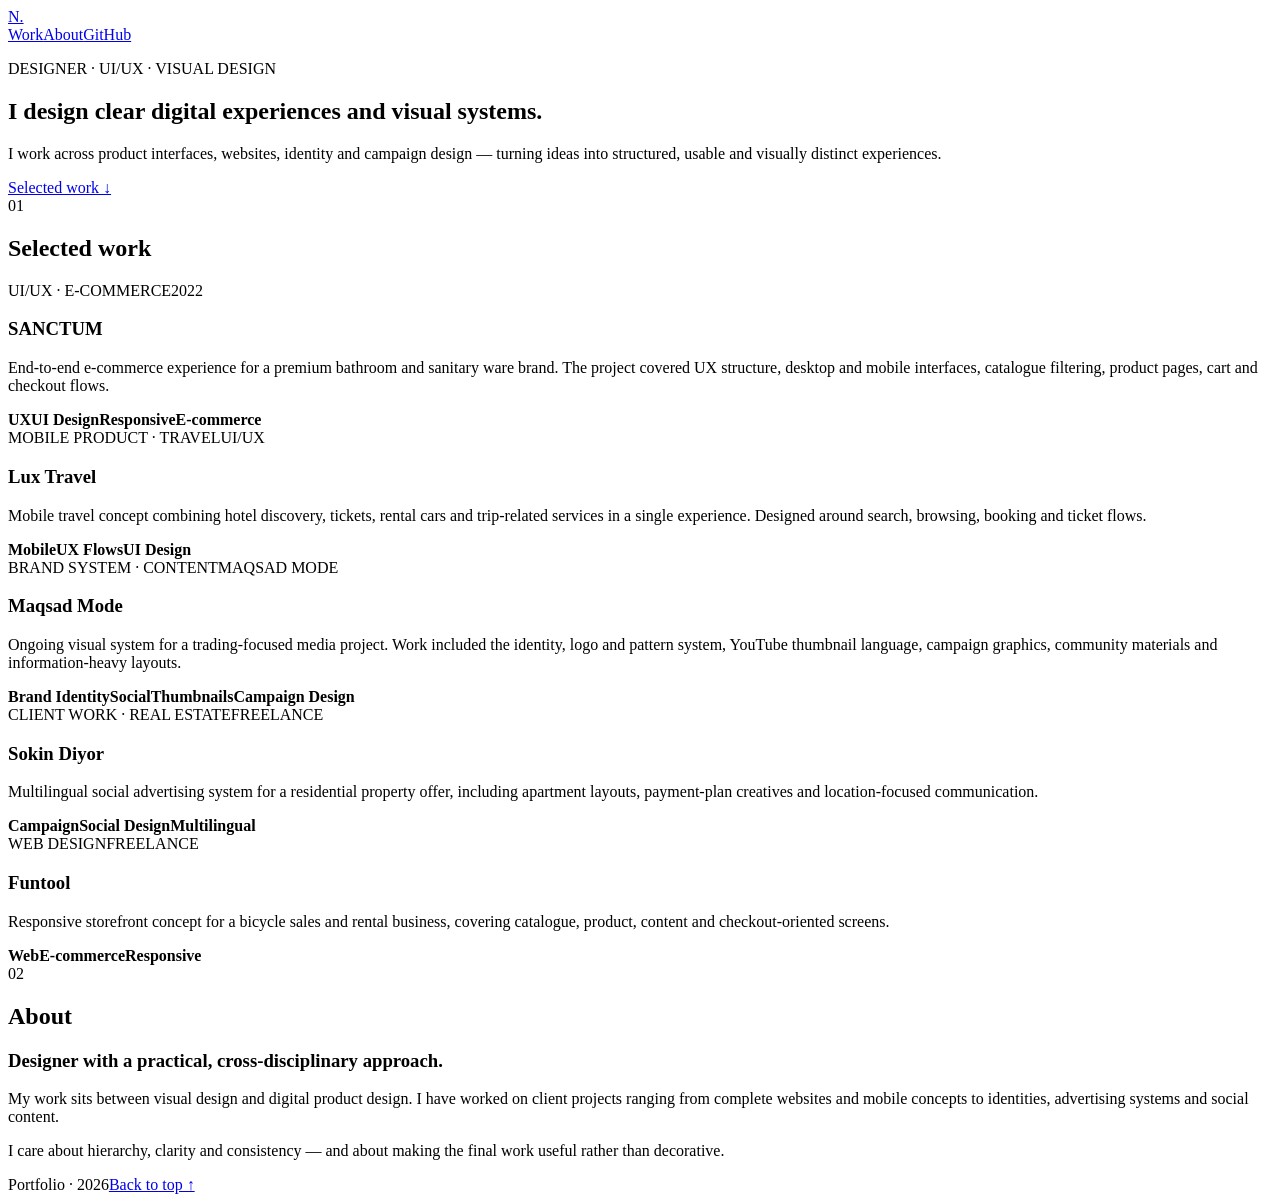
==== index.html @ 3db09d00 "Build initial portfolio website" ====
<!doctype html>
<html lang="en">
<head>
<meta charset="utf-8"><meta name="viewport" content="width=device-width,initial-scale=1">
<title>Nodirbek — Designer</title>
<meta name="description" content="Portfolio of Nodirbek — visual and UI/UX designer.">
<link rel="stylesheet" href="style.css">
</head>
<body>
<header class="nav"><a class="brand" href="#top">N.</a><nav><a href="#work">Work</a><a href="#about">About</a><a href="https://github.com/nathankuroshiro" target="_blank" rel="noreferrer">GitHub</a></nav></header>
<main id="top">
<section class="hero"><p class="eyebrow">DESIGNER · UI/UX · VISUAL DESIGN</p><h1>I design clear digital experiences and visual systems.</h1><p class="lead">I work across product interfaces, websites, identity and campaign design — turning ideas into structured, usable and visually distinct experiences.</p><a class="cta" href="#work">Selected work ↓</a></section>
<section id="work" class="work"><div class="sectionhead"><span>01</span><h2>Selected work</h2></div>
<article class="project"><div class="meta"><span>UI/UX · E-COMMERCE</span><span>2022</span></div><h3>SANCTUM</h3><p>End-to-end e-commerce experience for a premium bathroom and sanitary ware brand. The project covered UX structure, desktop and mobile interfaces, catalogue filtering, product pages, cart and checkout flows.</p><div class="tags"><b>UX</b><b>UI Design</b><b>Responsive</b><b>E-commerce</b></div></article>
<article class="project"><div class="meta"><span>MOBILE PRODUCT · TRAVEL</span><span>UI/UX</span></div><h3>Lux Travel</h3><p>Mobile travel concept combining hotel discovery, tickets, rental cars and trip-related services in a single experience. Designed around search, browsing, booking and ticket flows.</p><div class="tags"><b>Mobile</b><b>UX Flows</b><b>UI Design</b></div></article>
<article class="project dark"><div class="meta"><span>BRAND SYSTEM · CONTENT</span><span>MAQSAD MODE</span></div><h3>Maqsad Mode</h3><p>Ongoing visual system for a trading-focused media project. Work included the identity, logo and pattern system, YouTube thumbnail language, campaign graphics, community materials and information-heavy layouts.</p><div class="tags"><b>Brand Identity</b><b>Social</b><b>Thumbnails</b><b>Campaign Design</b></div></article>
<article class="project"><div class="meta"><span>CLIENT WORK · REAL ESTATE</span><span>FREELANCE</span></div><h3>Sokin Diyor</h3><p>Multilingual social advertising system for a residential property offer, including apartment layouts, payment-plan creatives and location-focused communication.</p><div class="tags"><b>Campaign</b><b>Social Design</b><b>Multilingual</b></div></article>
<article class="project"><div class="meta"><span>WEB DESIGN</span><span>FREELANCE</span></div><h3>Funtool</h3><p>Responsive storefront concept for a bicycle sales and rental business, covering catalogue, product, content and checkout-oriented screens.</p><div class="tags"><b>Web</b><b>E-commerce</b><b>Responsive</b></div></article>
</section>
<section id="about" class="about"><div class="sectionhead"><span>02</span><h2>About</h2></div><div class="aboutgrid"><h3>Designer with a practical, cross-disciplinary approach.</h3><div><p>My work sits between visual design and digital product design. I have worked on client projects ranging from complete websites and mobile concepts to identities, advertising systems and social content.</p><p>I care about hierarchy, clarity and consistency — and about making the final work useful rather than decorative.</p></div></div></section>
</main>
<footer><span>Portfolio · 2026</span><a href="#top">Back to top ↑</a></footer>
</body></html>
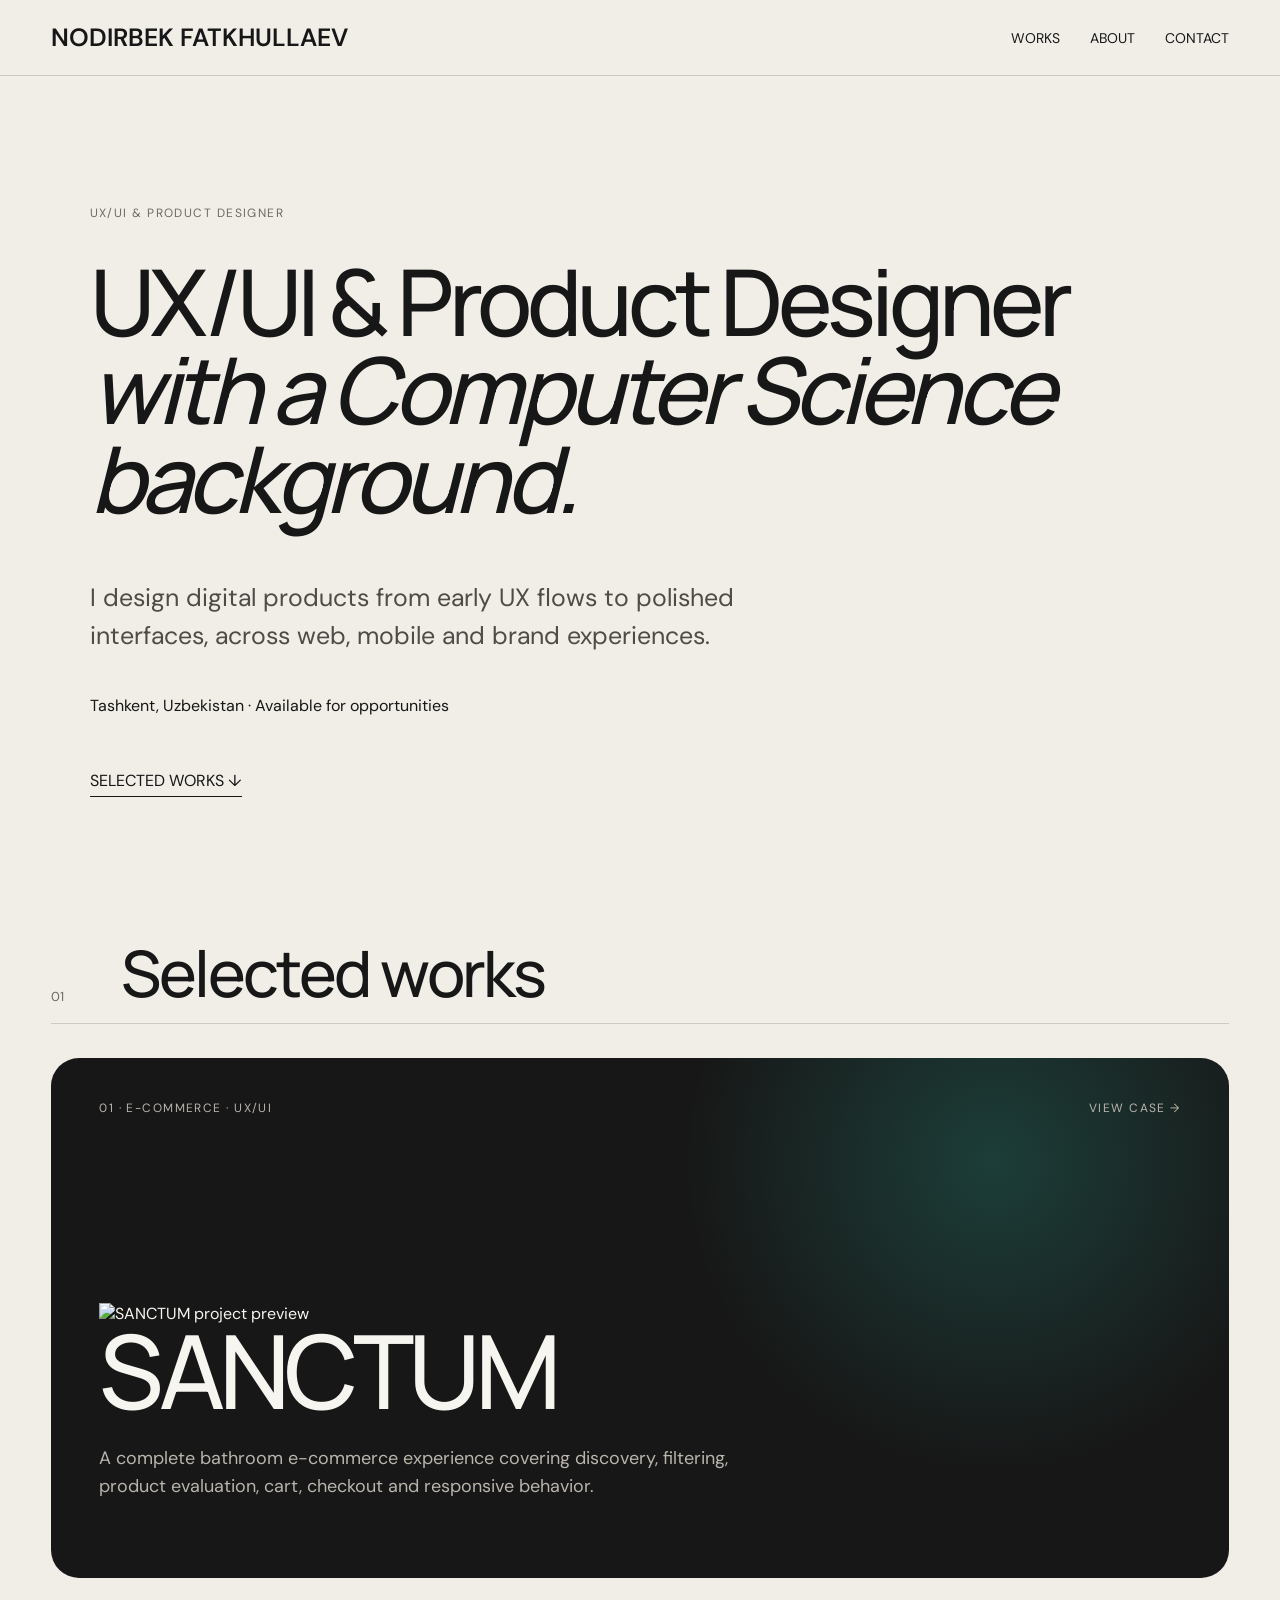
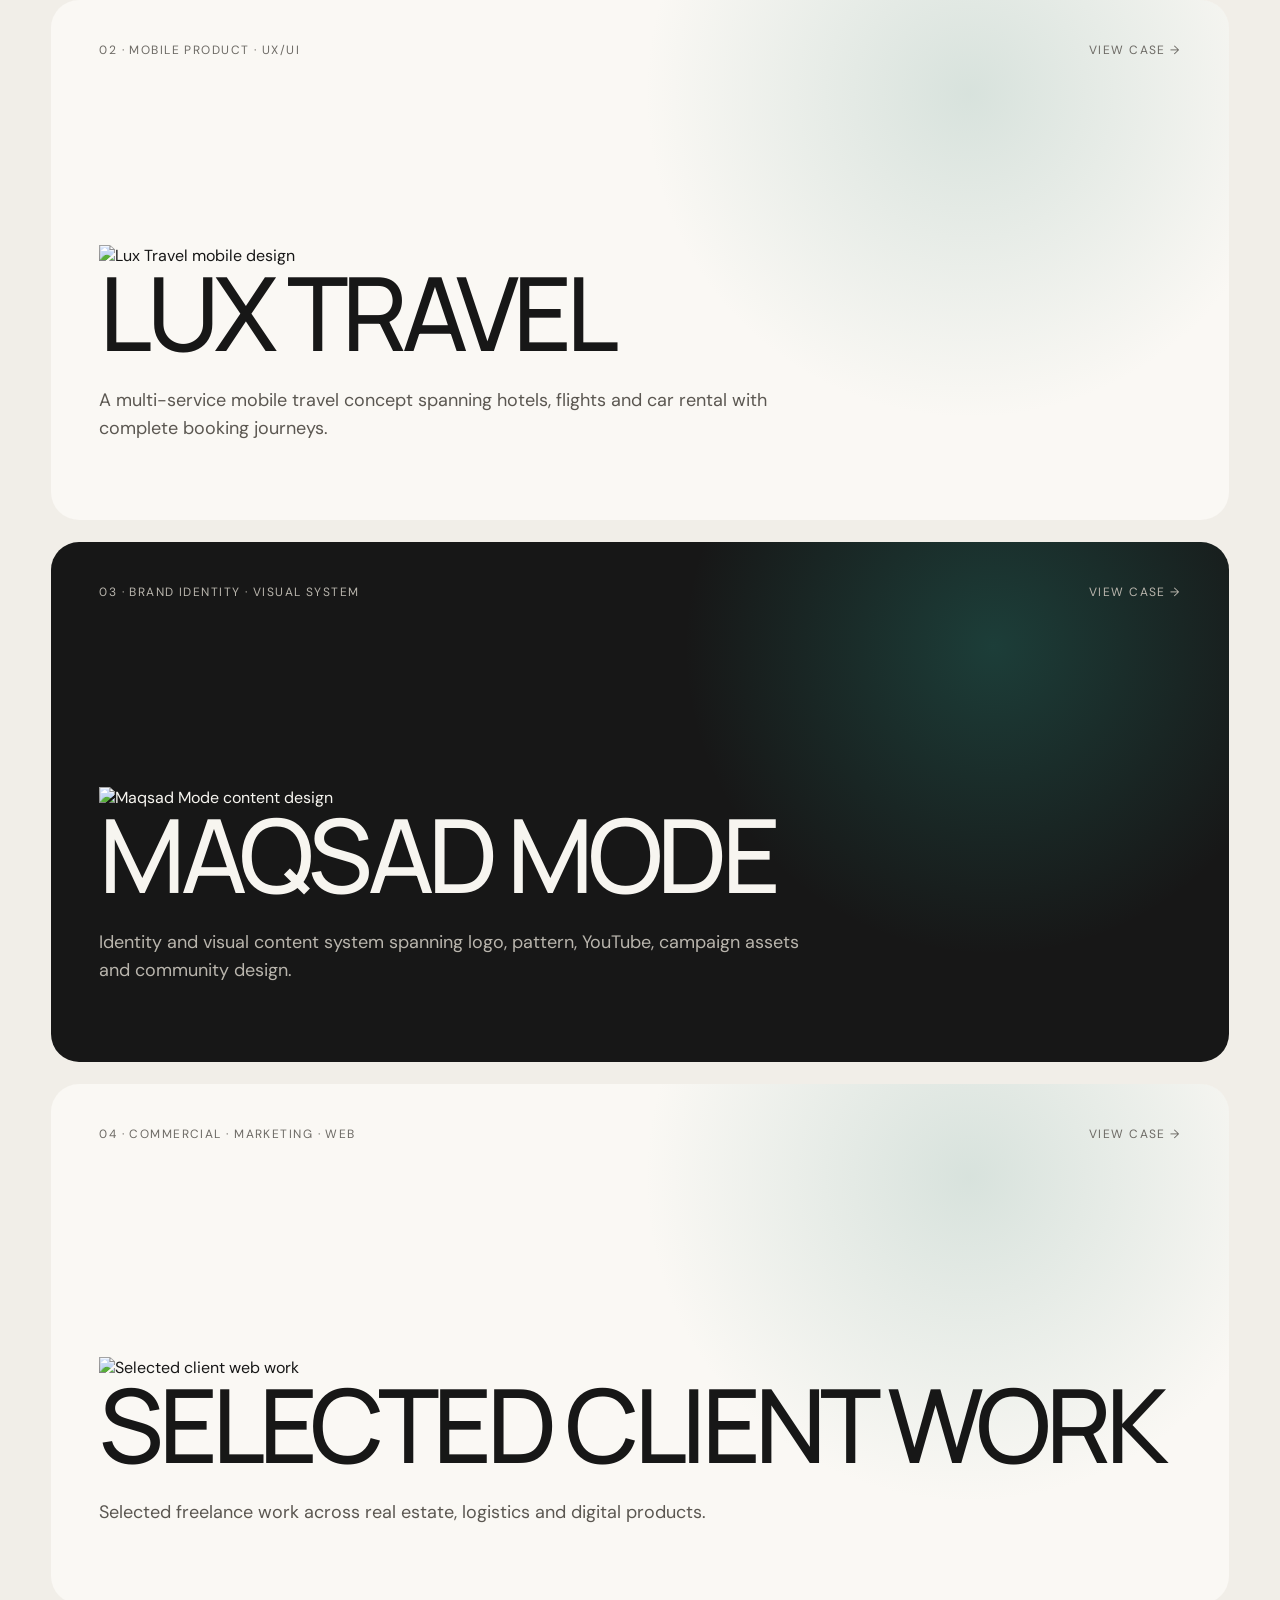
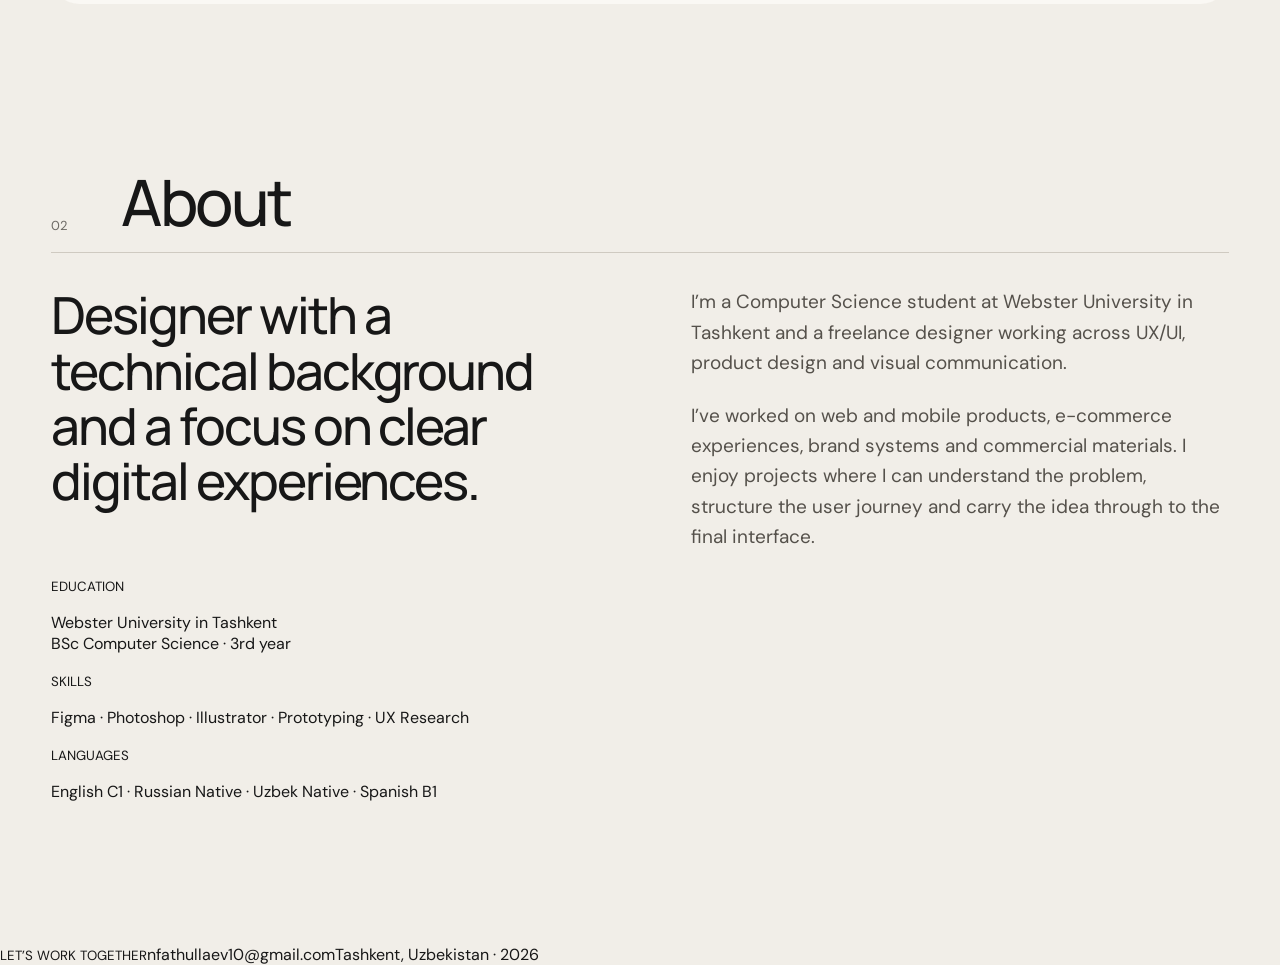
==== commit f17a6f0a: "Add visual project previews and portfolio navigation" ====
--- a/index.html
+++ b/index.html
@@ -1,23 +1 @@
-<!doctype html>
-<html lang="en">
-<head>
-<meta charset="utf-8"><meta name="viewport" content="width=device-width,initial-scale=1">
-<title>Nodirbek — Designer</title>
-<meta name="description" content="Portfolio of Nodirbek — visual and UI/UX designer.">
-<link rel="stylesheet" href="style.css">
-</head>
-<body>
-<header class="nav"><a class="brand" href="#top">N.</a><nav><a href="#work">Work</a><a href="#about">About</a><a href="https://github.com/nathankuroshiro" target="_blank" rel="noreferrer">GitHub</a></nav></header>
-<main id="top">
-<section class="hero"><p class="eyebrow">DESIGNER · UI/UX · VISUAL DESIGN</p><h1>I design clear digital experiences and visual systems.</h1><p class="lead">I work across product interfaces, websites, identity and campaign design — turning ideas into structured, usable and visually distinct experiences.</p><a class="cta" href="#work">Selected work ↓</a></section>
-<section id="work" class="work"><div class="sectionhead"><span>01</span><h2>Selected work</h2></div>
-<article class="project"><div class="meta"><span>UI/UX · E-COMMERCE</span><span>2022</span></div><h3>SANCTUM</h3><p>End-to-end e-commerce experience for a premium bathroom and sanitary ware brand. The project covered UX structure, desktop and mobile interfaces, catalogue filtering, product pages, cart and checkout flows.</p><div class="tags"><b>UX</b><b>UI Design</b><b>Responsive</b><b>E-commerce</b></div></article>
-<article class="project"><div class="meta"><span>MOBILE PRODUCT · TRAVEL</span><span>UI/UX</span></div><h3>Lux Travel</h3><p>Mobile travel concept combining hotel discovery, tickets, rental cars and trip-related services in a single experience. Designed around search, browsing, booking and ticket flows.</p><div class="tags"><b>Mobile</b><b>UX Flows</b><b>UI Design</b></div></article>
-<article class="project dark"><div class="meta"><span>BRAND SYSTEM · CONTENT</span><span>MAQSAD MODE</span></div><h3>Maqsad Mode</h3><p>Ongoing visual system for a trading-focused media project. Work included the identity, logo and pattern system, YouTube thumbnail language, campaign graphics, community materials and information-heavy layouts.</p><div class="tags"><b>Brand Identity</b><b>Social</b><b>Thumbnails</b><b>Campaign Design</b></div></article>
-<article class="project"><div class="meta"><span>CLIENT WORK · REAL ESTATE</span><span>FREELANCE</span></div><h3>Sokin Diyor</h3><p>Multilingual social advertising system for a residential property offer, including apartment layouts, payment-plan creatives and location-focused communication.</p><div class="tags"><b>Campaign</b><b>Social Design</b><b>Multilingual</b></div></article>
-<article class="project"><div class="meta"><span>WEB DESIGN</span><span>FREELANCE</span></div><h3>Funtool</h3><p>Responsive storefront concept for a bicycle sales and rental business, covering catalogue, product, content and checkout-oriented screens.</p><div class="tags"><b>Web</b><b>E-commerce</b><b>Responsive</b></div></article>
-</section>
-<section id="about" class="about"><div class="sectionhead"><span>02</span><h2>About</h2></div><div class="aboutgrid"><h3>Designer with a practical, cross-disciplinary approach.</h3><div><p>My work sits between visual design and digital product design. I have worked on client projects ranging from complete websites and mobile concepts to identities, advertising systems and social content.</p><p>I care about hierarchy, clarity and consistency — and about making the final work useful rather than decorative.</p></div></div></section>
-</main>
-<footer><span>Portfolio · 2026</span><a href="#top">Back to top ↑</a></footer>
-</body></html>+<!doctype html><html lang="en"><head><meta charset="utf-8"><meta name="viewport" content="width=device-width,initial-scale=1"><title>Nodirbek Fatkhullaev — UX/UI & Product Designer</title><meta name="description" content="Portfolio of Nodirbek Fatkhullaev — UX/UI & Product Designer in Tashkent."><link rel="stylesheet" href="style.css"></head><body><header class="nav"><a class="brand" href="#top">NODIRBEK FATKHULLAEV</a><nav><a href="#work">WORKS</a><a href="#about">ABOUT</a><a href="#contact">CONTACT</a></nav></header><main id="top"><section class="hero"><p class="eyebrow">UX/UI & PRODUCT DESIGNER</p><h1>UX/UI & Product Designer<br><em>with a Computer Science background.</em></h1><p class="lead">I design digital products from early UX flows to polished interfaces, across web, mobile and brand experiences.</p><p class="availability">Tashkent, Uzbekistan · Available for opportunities</p><a class="cta" href="#work">SELECTED WORKS ↓</a></section><section id="work" class="work"><div class="sectionhead"><span>01</span><h2>Selected works</h2></div><a class="project visual dark" href="sanctum.html"><img src="https://www.figma.com/api/mcp/asset/a9326ad3-1878-407b-83b3-6f1e8bc93ca3.png" alt="SANCTUM project preview"><div class="shade"></div><div class="meta"><span>01 · E-COMMERCE · UX/UI</span><span>VIEW CASE →</span></div><div class="projectcopy"><h3>SANCTUM</h3><p>A complete bathroom e-commerce experience covering discovery, filtering, product evaluation, cart, checkout and responsive behavior.</p></div></a><a class="project visual" href="lux-travel.html"><img src="https://www.figma.com/api/mcp/asset/d5712e91-5411-4a4a-a23b-7dbf4db27546.png" alt="Lux Travel mobile design"><div class="shade light"></div><div class="meta"><span>02 · MOBILE PRODUCT · UX/UI</span><span>VIEW CASE →</span></div><div class="projectcopy"><h3>LUX TRAVEL</h3><p>A multi-service mobile travel concept spanning hotels, flights and car rental with complete booking journeys.</p></div></a><a class="project visual dark" href="maqsad-mode.html"><img src="https://www.figma.com/api/mcp/asset/e21a3518-640b-4b2b-89a6-e1c5a39c731c.png" alt="Maqsad Mode content design"><div class="shade"></div><div class="meta"><span>03 · BRAND IDENTITY · VISUAL SYSTEM</span><span>VIEW CASE →</span></div><div class="projectcopy"><h3>MAQSAD MODE</h3><p>Identity and visual content system spanning logo, pattern, YouTube, campaign assets and community design.</p></div></a><a class="project visual" href="client-work.html"><img src="https://www.figma.com/api/mcp/asset/0cf62662-bd61-48d7-a948-65cd69f48cca.png" alt="Selected client web work"><div class="shade light"></div><div class="meta"><span>04 · COMMERCIAL · MARKETING · WEB</span><span>VIEW CASE →</span></div><div class="projectcopy"><h3>SELECTED CLIENT WORK</h3><p>Selected freelance work across real estate, logistics and digital products.</p></div></a></section><section id="about" class="about"><div class="sectionhead"><span>02</span><h2>About</h2></div><div class="aboutgrid"><h3>Designer with a technical background and a focus on clear digital experiences.</h3><div><p>I’m a Computer Science student at Webster University in Tashkent and a freelance designer working across UX/UI, product design and visual communication.</p><p>I’ve worked on web and mobile products, e-commerce experiences, brand systems and commercial materials. I enjoy projects where I can understand the problem, structure the user journey and carry the idea through to the final interface.</p></div></div><div class="facts"><div><small>EDUCATION</small><p>Webster University in Tashkent<br>BSc Computer Science · 3rd year</p></div><div><small>SKILLS</small><p>Figma · Photoshop · Illustrator · Prototyping · UX Research</p></div><div><small>LANGUAGES</small><p>English C1 · Russian Native · Uzbek Native · Spanish B1</p></div></div></section><section id="contact" class="contact"><small>LET’S WORK TOGETHER</small><a href="mailto:nfathullaev10@gmail.com">nfathullaev10@gmail.com</a><span>Tashkent, Uzbekistan · 2026</span></section></main></body></html>
--- a/style.css
+++ b/style.css
@@ -0,0 +1,2 @@
+@import url('https://fonts.googleapis.com/css2?family=DM+Sans:wght@400;500;600&family=Manrope:wght@400;500;600&display=swap');
+:root{--bg:#f1eee8;--ink:#171717;--muted:#6d6a65;--line:#cfcac1;--paper:#faf8f4;--dark:#171717;--radius:28px}*{box-sizing:border-box}html{scroll-behavior:smooth}body{margin:0;background:var(--bg);color:var(--ink);font-family:'DM Sans',Arial,sans-serif}a{color:inherit;text-decoration:none}.nav{height:76px;padding:0 4vw;display:flex;align-items:center;justify-content:space-between;border-bottom:1px solid var(--line);position:sticky;top:0;background:rgba(241,238,232,.9);backdrop-filter:blur(16px);z-index:5}.brand{font-size:25px;font-weight:600}.nav nav{display:flex;gap:30px;font-size:14px}.hero{min-height:82vh;padding:13vh 7vw 8vh;display:flex;flex-direction:column;justify-content:center}.eyebrow,.meta{font-size:12px;letter-spacing:.12em;color:var(--muted)}h1{font-family:Manrope,sans-serif;font-size:clamp(48px,7.2vw,112px);line-height:.96;letter-spacing:-.055em;max-width:1200px;margin:24px 0 32px;font-weight:500}.lead{font-size:clamp(18px,2vw,25px);line-height:1.5;max-width:720px;color:#4f4c47}.cta{margin-top:38px;width:max-content;border-bottom:1px solid;padding-bottom:5px}.work,.about{padding:8vh 4vw}.sectionhead{display:grid;grid-template-columns:70px 1fr;align-items:end;border-bottom:1px solid var(--line);padding-bottom:18px;margin-bottom:34px}.sectionhead span{font-size:13px;color:var(--muted)}h2{font:500 clamp(34px,5vw,72px)/1 Manrope;margin:0;letter-spacing:-.04em}.project{background:var(--paper);border-radius:var(--radius);min-height:520px;padding:48px;margin:22px 0;display:flex;flex-direction:column;justify-content:flex-end;position:relative;overflow:hidden}.project:before{content:'';position:absolute;inset:0;background:radial-gradient(circle at 78% 18%,rgba(168,196,188,.42),transparent 32%);pointer-events:none}.project.dark{background:var(--dark);color:#f7f5f0}.project.dark:before{background:radial-gradient(circle at 80% 20%,rgba(44,177,157,.25),transparent 30%)}.meta{position:absolute;left:48px;right:48px;top:42px;display:flex;justify-content:space-between}.project h3{font:500 clamp(50px,8vw,118px)/.9 Manrope;margin:0 0 28px;letter-spacing:-.055em;position:relative}.project p{font-size:18px;line-height:1.55;max-width:700px;margin:0 0 30px;color:#5b5751;position:relative}.dark p,.dark .meta{color:#b9b5ad}.tags{display:flex;flex-wrap:wrap;gap:8px;position:relative}.tags b{font-size:12px;font-weight:500;border:1px solid currentColor;border-radius:999px;padding:8px 13px}.about{padding-bottom:14vh}.aboutgrid{display:grid;grid-template-columns:1fr 1fr;gap:8vw}.aboutgrid h3{font:500 clamp(36px,4vw,64px)/1.08 Manrope;margin:0;letter-spacing:-.04em}.aboutgrid p{font-size:19px;line-height:1.6;color:#55514b;margin:0 0 22px}footer{border-top:1px solid var(--line);padding:30px 4vw 45px;display:flex;justify-content:space-between;font-size:13px}@media(max-width:700px){.nav{padding:0 20px}.nav nav{gap:16px}.hero{padding:10vh 20px 6vh}.hero h1{font-size:50px}.work,.about{padding:60px 14px}.sectionhead{grid-template-columns:42px 1fr}.project{min-height:470px;padding:26px;border-radius:20px}.meta{left:26px;right:26px;top:25px}.project h3{font-size:54px}.project p{font-size:16px}.aboutgrid{grid-template-columns:1fr;gap:35px}footer{padding:25px 20px 35px}}
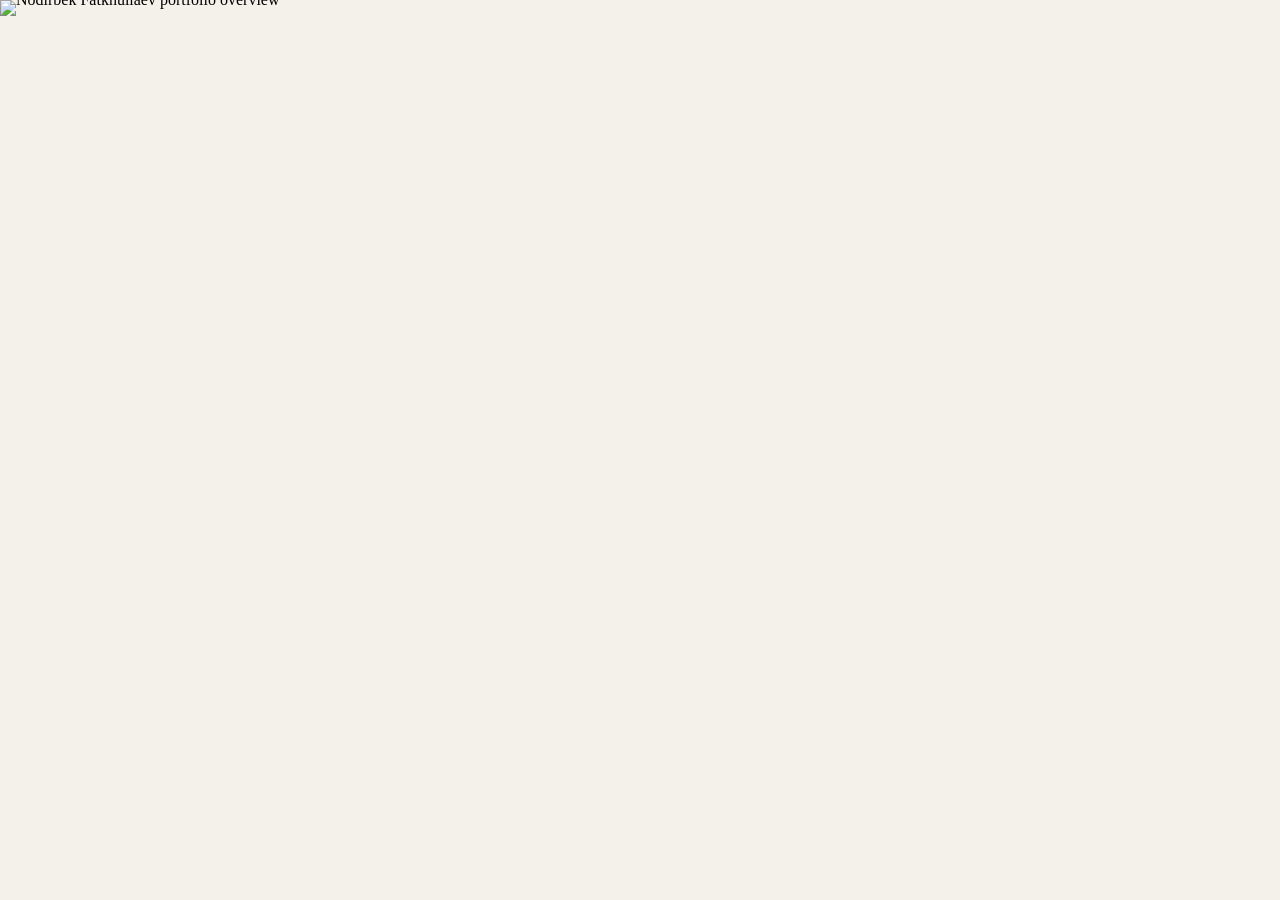
==== commit 925d86a1: "Use final Figma overview exactly with functional project links" ====
--- a/index.html
+++ b/index.html
@@ -1 +1 @@
-<!doctype html><html lang="en"><head><meta charset="utf-8"><meta name="viewport" content="width=device-width,initial-scale=1"><title>Nodirbek Fatkhullaev — UX/UI & Product Designer</title><meta name="description" content="Portfolio of Nodirbek Fatkhullaev — UX/UI & Product Designer in Tashkent."><link rel="stylesheet" href="style.css"></head><body><header class="nav"><a class="brand" href="#top">NODIRBEK FATKHULLAEV</a><nav><a href="#work">WORKS</a><a href="#about">ABOUT</a><a href="#contact">CONTACT</a></nav></header><main id="top"><section class="hero"><p class="eyebrow">UX/UI & PRODUCT DESIGNER</p><h1>UX/UI & Product Designer<br><em>with a Computer Science background.</em></h1><p class="lead">I design digital products from early UX flows to polished interfaces, across web, mobile and brand experiences.</p><p class="availability">Tashkent, Uzbekistan · Available for opportunities</p><a class="cta" href="#work">SELECTED WORKS ↓</a></section><section id="work" class="work"><div class="sectionhead"><span>01</span><h2>Selected works</h2></div><a class="project visual dark" href="sanctum.html"><img src="https://www.figma.com/api/mcp/asset/a9326ad3-1878-407b-83b3-6f1e8bc93ca3.png" alt="SANCTUM project preview"><div class="shade"></div><div class="meta"><span>01 · E-COMMERCE · UX/UI</span><span>VIEW CASE →</span></div><div class="projectcopy"><h3>SANCTUM</h3><p>A complete bathroom e-commerce experience covering discovery, filtering, product evaluation, cart, checkout and responsive behavior.</p></div></a><a class="project visual" href="lux-travel.html"><img src="https://www.figma.com/api/mcp/asset/d5712e91-5411-4a4a-a23b-7dbf4db27546.png" alt="Lux Travel mobile design"><div class="shade light"></div><div class="meta"><span>02 · MOBILE PRODUCT · UX/UI</span><span>VIEW CASE →</span></div><div class="projectcopy"><h3>LUX TRAVEL</h3><p>A multi-service mobile travel concept spanning hotels, flights and car rental with complete booking journeys.</p></div></a><a class="project visual dark" href="maqsad-mode.html"><img src="https://www.figma.com/api/mcp/asset/e21a3518-640b-4b2b-89a6-e1c5a39c731c.png" alt="Maqsad Mode content design"><div class="shade"></div><div class="meta"><span>03 · BRAND IDENTITY · VISUAL SYSTEM</span><span>VIEW CASE →</span></div><div class="projectcopy"><h3>MAQSAD MODE</h3><p>Identity and visual content system spanning logo, pattern, YouTube, campaign assets and community design.</p></div></a><a class="project visual" href="client-work.html"><img src="https://www.figma.com/api/mcp/asset/0cf62662-bd61-48d7-a948-65cd69f48cca.png" alt="Selected client web work"><div class="shade light"></div><div class="meta"><span>04 · COMMERCIAL · MARKETING · WEB</span><span>VIEW CASE →</span></div><div class="projectcopy"><h3>SELECTED CLIENT WORK</h3><p>Selected freelance work across real estate, logistics and digital products.</p></div></a></section><section id="about" class="about"><div class="sectionhead"><span>02</span><h2>About</h2></div><div class="aboutgrid"><h3>Designer with a technical background and a focus on clear digital experiences.</h3><div><p>I’m a Computer Science student at Webster University in Tashkent and a freelance designer working across UX/UI, product design and visual communication.</p><p>I’ve worked on web and mobile products, e-commerce experiences, brand systems and commercial materials. I enjoy projects where I can understand the problem, structure the user journey and carry the idea through to the final interface.</p></div></div><div class="facts"><div><small>EDUCATION</small><p>Webster University in Tashkent<br>BSc Computer Science · 3rd year</p></div><div><small>SKILLS</small><p>Figma · Photoshop · Illustrator · Prototyping · UX Research</p></div><div><small>LANGUAGES</small><p>English C1 · Russian Native · Uzbek Native · Spanish B1</p></div></div></section><section id="contact" class="contact"><small>LET’S WORK TOGETHER</small><a href="mailto:nfathullaev10@gmail.com">nfathullaev10@gmail.com</a><span>Tashkent, Uzbekistan · 2026</span></section></main></body></html>+<!doctype html><html lang="en"><head><meta charset="utf-8"><meta name="viewport" content="width=device-width,initial-scale=1"><title>Nodirbek Fatkhullaev — Portfolio</title><meta name="description" content="UX/UI & Product Designer portfolio — Nodirbek Fatkhullaev."><style>*{box-sizing:border-box}html,body{margin:0;padding:0;background:#f4f1ea}html{scroll-behavior:smooth}.canvas{position:relative;width:100%;max-width:1440px;margin:0 auto;line-height:0}.canvas>img{display:block;width:100%;height:auto}.hit{position:absolute;display:block;z-index:2;cursor:pointer}.sanctum{left:4.4444%;top:19.5301%;width:91.1111%;height:14.1523%}.lux{left:4.4444%;top:34.4750%;width:91.1111%;height:11.6049%}.maqsad{left:4.4444%;top:46.8723%;width:91.1111%;height:11.6049%}.client{left:4.4444%;top:59.2697%;width:91.1111%;height:11.6049%}.works{left:65.5%;top:1.8%;width:7%;height:2.4%}.about{left:74.2%;top:1.8%;width:7%;height:2.4%}.contact{left:82.2%;top:1.8%;width:8%;height:2.4%}.anchor{position:absolute;left:0;width:1px;height:1px}.work-anchor{top:18.5%}.about-anchor{top:72.5%}.contact-anchor{top:91.5%}</style></head><body><div class="canvas"><img src="https://www.figma.com/api/mcp/asset/1d9e5794-258c-4bdc-8b6e-74aa6d5ed8d0.png" alt="Nodirbek Fatkhullaev portfolio overview"><span id="work" class="anchor work-anchor"></span><span id="about" class="anchor about-anchor"></span><span id="contact" class="anchor contact-anchor"></span><a class="hit works" href="#work" aria-label="Works"></a><a class="hit about" href="#about" aria-label="About"></a><a class="hit contact" href="#contact" aria-label="Contact"></a><a class="hit sanctum" href="sanctum.html" aria-label="Open SANCTUM case study"></a><a class="hit lux" href="lux-travel.html" aria-label="Open Lux Travel case study"></a><a class="hit maqsad" href="maqsad-mode.html" aria-label="Open Maqsad Mode case study"></a><a class="hit client" href="client-work.html" aria-label="Open Selected Client Work"></a></div></body></html>
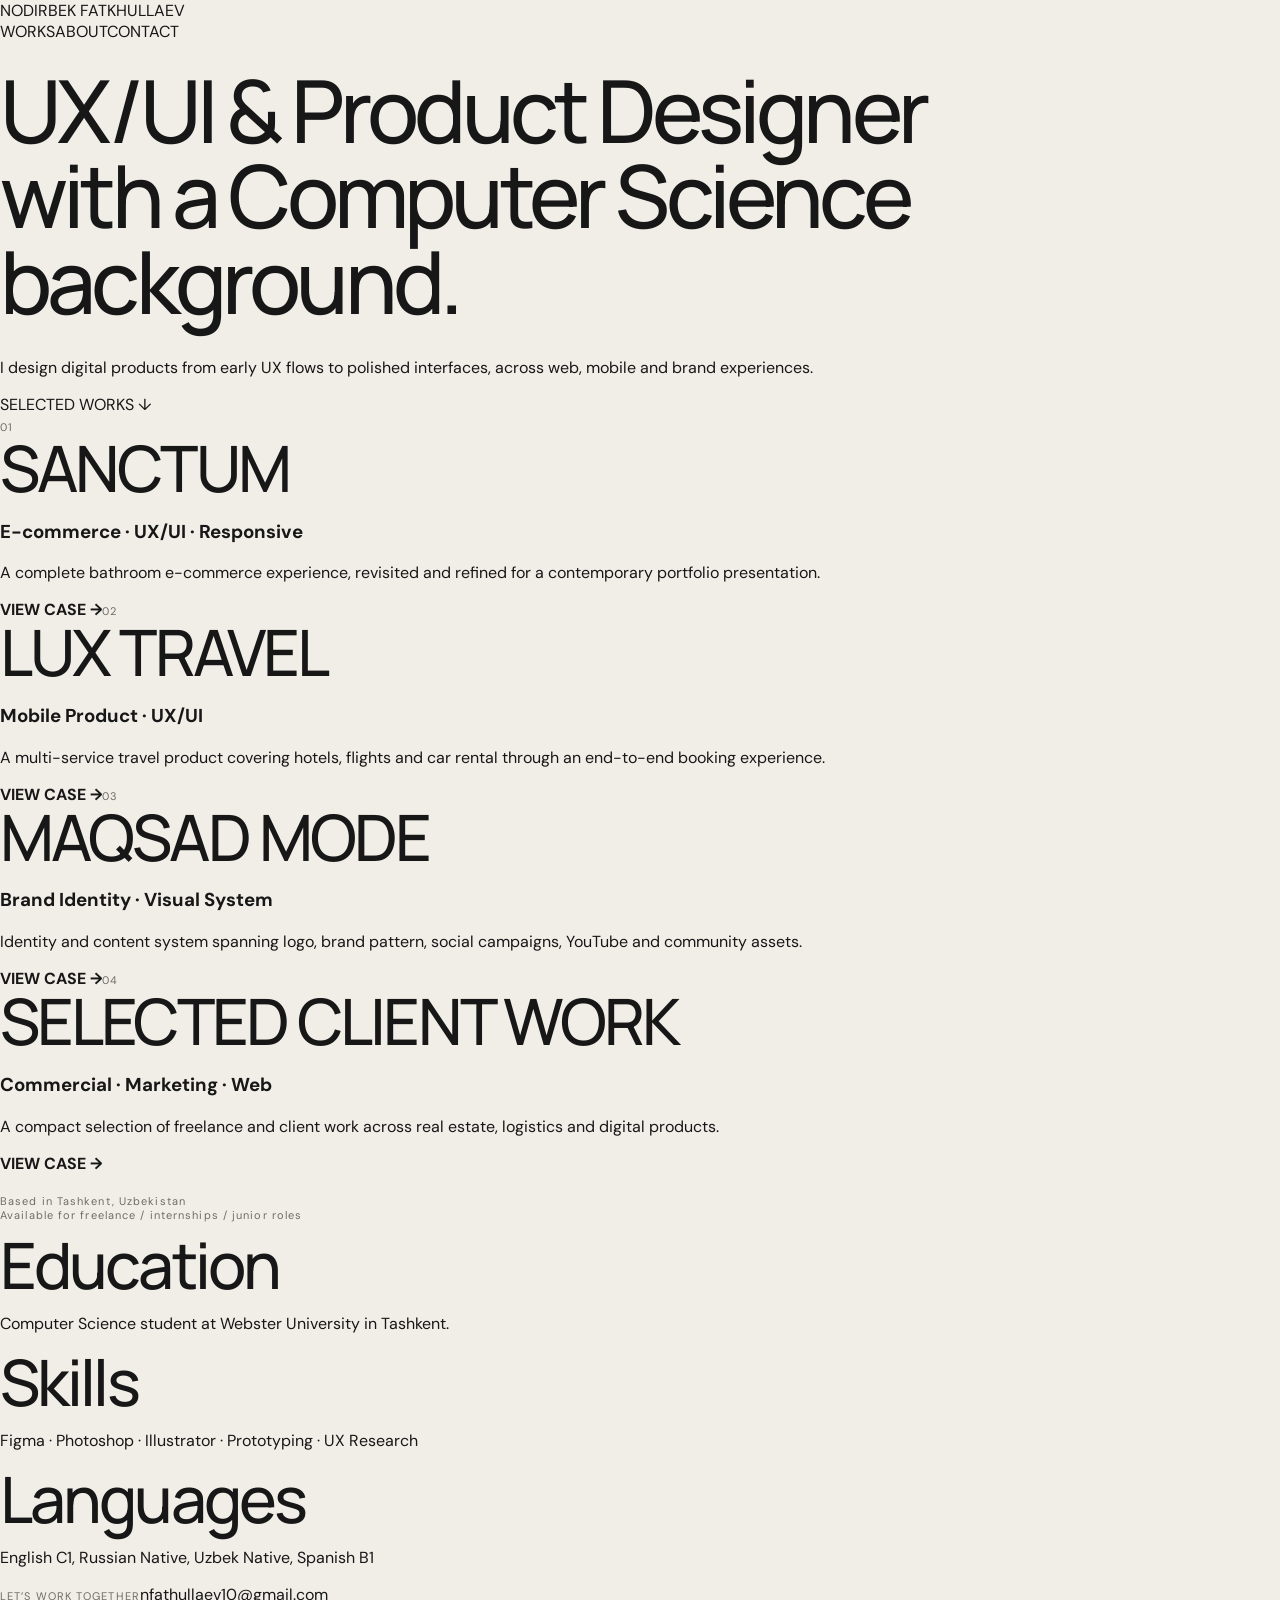
==== commit e2067a28: "Rebuild homepage from final Figma design" ====
--- a/index.html
+++ b/index.html
@@ -1 +1 @@
-<!doctype html><html lang="en"><head><meta charset="utf-8"><meta name="viewport" content="width=device-width,initial-scale=1"><title>Nodirbek Fatkhullaev — Portfolio</title><meta name="description" content="UX/UI & Product Designer portfolio — Nodirbek Fatkhullaev."><style>*{box-sizing:border-box}html,body{margin:0;padding:0;background:#f4f1ea}html{scroll-behavior:smooth}.canvas{position:relative;width:100%;max-width:1440px;margin:0 auto;line-height:0}.canvas>img{display:block;width:100%;height:auto}.hit{position:absolute;display:block;z-index:2;cursor:pointer}.sanctum{left:4.4444%;top:19.5301%;width:91.1111%;height:14.1523%}.lux{left:4.4444%;top:34.4750%;width:91.1111%;height:11.6049%}.maqsad{left:4.4444%;top:46.8723%;width:91.1111%;height:11.6049%}.client{left:4.4444%;top:59.2697%;width:91.1111%;height:11.6049%}.works{left:65.5%;top:1.8%;width:7%;height:2.4%}.about{left:74.2%;top:1.8%;width:7%;height:2.4%}.contact{left:82.2%;top:1.8%;width:8%;height:2.4%}.anchor{position:absolute;left:0;width:1px;height:1px}.work-anchor{top:18.5%}.about-anchor{top:72.5%}.contact-anchor{top:91.5%}</style></head><body><div class="canvas"><img src="https://www.figma.com/api/mcp/asset/1d9e5794-258c-4bdc-8b6e-74aa6d5ed8d0.png" alt="Nodirbek Fatkhullaev portfolio overview"><span id="work" class="anchor work-anchor"></span><span id="about" class="anchor about-anchor"></span><span id="contact" class="anchor contact-anchor"></span><a class="hit works" href="#work" aria-label="Works"></a><a class="hit about" href="#about" aria-label="About"></a><a class="hit contact" href="#contact" aria-label="Contact"></a><a class="hit sanctum" href="sanctum.html" aria-label="Open SANCTUM case study"></a><a class="hit lux" href="lux-travel.html" aria-label="Open Lux Travel case study"></a><a class="hit maqsad" href="maqsad-mode.html" aria-label="Open Maqsad Mode case study"></a><a class="hit client" href="client-work.html" aria-label="Open Selected Client Work"></a></div></body></html>+<!doctype html><html lang="en"><head><meta charset="utf-8"><meta name="viewport" content="width=device-width,initial-scale=1"><title>Nodirbek Fatkhullaev — Portfolio</title><meta name="description" content="UX/UI & Product Designer portfolio — Nodirbek Fatkhullaev."><link rel="stylesheet" href="style.css"></head><body class="page-overview"><main class="overview-shell"><header class="overview-header"><div class="name">NODIRBEK FATKHULLAEV</div><nav><a href="#works">WORKS</a><a href="#about">ABOUT</a><a href="#contact">CONTACT</a></nav></header><section class="overview-hero"><h1>UX/UI &amp; Product Designer<br>with a Computer Science background.</h1><p>I design digital products from early UX flows to polished interfaces, across web, mobile and brand experiences.</p><span>SELECTED WORKS ↓</span></section><section id="works" class="overview-works"><a class="overview-card sanctum-card" href="sanctum.html"><small>01</small><h2>SANCTUM</h2><h3>E-commerce · UX/UI · Responsive</h3><p>A complete bathroom e-commerce experience, revisited and refined for a contemporary portfolio presentation.</p><b>VIEW CASE →</b></a><a class="overview-card lux-card" href="lux-travel.html"><small>02</small><h2>LUX TRAVEL</h2><h3>Mobile Product · UX/UI</h3><p>A multi-service travel product covering hotels, flights and car rental through an end-to-end booking experience.</p><b>VIEW CASE →</b></a><a class="overview-card maqsad-card" href="maqsad-mode.html"><small>03</small><h2>MAQSAD MODE</h2><h3>Brand Identity · Visual System</h3><p>Identity and content system spanning logo, brand pattern, social campaigns, YouTube and community assets.</p><b>VIEW CASE →</b></a><a class="overview-card client-card" href="client-work.html"><small>04</small><h2>SELECTED CLIENT WORK</h2><h3>Commercial · Marketing · Web</h3><p>A compact selection of freelance and client work across real estate, logistics and digital products.</p><b>VIEW CASE →</b></a></section><section id="about" class="overview-about"><p class="availability">Based in Tashkent, Uzbekistan<br>Available for freelance / internships / junior roles</p><div><h2>Education</h2><p>Computer Science student at Webster University in Tashkent.</p></div><div><h2>Skills</h2><p>Figma · Photoshop · Illustrator · Prototyping · UX Research</p></div><div><h2>Languages</h2><p>English C1, Russian Native, Uzbek Native, Spanish B1</p></div></section><footer id="contact" class="overview-contact"><div><small>LET’S WORK TOGETHER</small><a href="mailto:nfathullaev10@gmail.com">nfathullaev10@gmail.com</a></div><span>Tashkent, Uzbekistan 2026</span></footer></main></body></html>
--- a/style.css
+++ b/style.css
@@ -0,0 +1 @@
+@import url('https://fonts.googleapis.com/css2?family=DM+Sans:wght@400;500;600&family=Manrope:wght@400;500;600&display=swap');:root{--bg:#f1eee8;--ink:#171717;--muted:#706c65;--line:#cec8be;--paper:#faf8f4}*{box-sizing:border-box}html{scroll-behavior:smooth}body{margin:0;background:var(--bg);color:var(--ink);font-family:'DM Sans',Arial,sans-serif}a{color:inherit;text-decoration:none}.nav{height:72px;padding:0 4vw;display:flex;align-items:center;justify-content:space-between;border-bottom:1px solid var(--line);position:sticky;top:0;background:rgba(241,238,232,.9);backdrop-filter:blur(18px);z-index:20}.brand{font-size:11px;letter-spacing:.08em;font-weight:600}.nav nav{display:flex;gap:28px;font-size:10px;letter-spacing:.1em}.hero{min-height:88vh;padding:14vh 7vw 8vh;display:flex;flex-direction:column;justify-content:center}.eyebrow,.availability,.meta,small{font-size:11px;letter-spacing:.1em;color:var(--muted)}h1{font:500 clamp(48px,6.8vw,108px)/.98 Manrope;margin:25px 0 34px;letter-spacing:-.055em;max-width:1250px}h1 em{font-style:normal;color:#9b9489}.lead{font-size:clamp(18px,1.8vw,24px);line-height:1.5;max-width:730px;color:#4e4a44}.availability{margin-top:20px}.cta{margin-top:42px;font-size:11px;letter-spacing:.1em;border-bottom:1px solid;width:max-content;padding-bottom:5px}.work,.about{padding:8vh 4vw}.sectionhead{display:grid;grid-template-columns:70px 1fr;align-items:end;border-bottom:1px solid var(--line);padding-bottom:18px;margin-bottom:30px}.sectionhead span{font-size:12px;color:var(--muted)}h2{font:500 clamp(38px,5vw,72px)/1 Manrope;margin:0;letter-spacing:-.045em}.project{height:min(72vw,760px);min-height:520px;border-radius:26px;margin:22px 0;position:relative;overflow:hidden;display:block;background:#171717;transition:transform .35s ease}.project:hover{transform:translateY(-3px)}.project img{position:absolute;width:100%;height:100%;object-fit:cover;inset:0;transition:transform .7s ease}.project:hover img{transform:scale(1.015)}.shade{position:absolute;inset:0;background:linear-gradient(180deg,rgba(0,0,0,.2) 20%,rgba(0,0,0,.82) 100%)}.shade.light{background:linear-gradient(180deg,rgba(255,255,255,.1),rgba(238,233,224,.95) 88%)}.meta{position:absolute;left:42px;right:42px;top:38px;display:flex;justify-content:space-between;color:#eee;z-index:2}.project:not(.dark) .meta{color:#34312d}.projectcopy{position:absolute;left:42px;right:42px;bottom:42px;z-index:2;color:#fff}.project:not(.dark) .projectcopy{color:#171717}.project h3{font:500 clamp(48px,7vw,104px)/.9 Manrope;margin:0 0 22px;letter-spacing:-.055em}.project p{font-size:17px;line-height:1.5;max-width:650px;margin:0;color:#d1cec8}.project:not(.dark) p{color:#504c46}.about{padding-top:13vh}.aboutgrid{display:grid;grid-template-columns:1fr 1fr;gap:8vw}.aboutgrid h3{font:500 clamp(34px,4vw,62px)/1.08 Manrope;margin:0;letter-spacing:-.045em}.aboutgrid p{font-size:19px;line-height:1.62;color:#555049;margin:0 0 22px}.facts{display:grid;grid-template-columns:repeat(3,1fr);gap:20px;margin-top:90px;border-top:1px solid var(--line);padding-top:25px}.facts p{line-height:1.55;font-size:14px}.contact{margin-top:8vh;padding:10vh 4vw 6vh;background:#171717;color:#f3f0ea;display:flex;flex-direction:column}.contact small{color:#918d85}.contact a{font:500 clamp(32px,6vw,90px)/1 Manrope;letter-spacing:-.05em;margin:30px 0 70px;width:max-content;border-bottom:2px solid}.contact span{font-size:12px;color:#918d85}.casehero{min-height:74vh;padding:13vh 6vw 6vh;display:flex;flex-direction:column;justify-content:flex-end}.casehero h1{margin-bottom:20px}.casebody{padding:0 4vw 10vh}.caseimg{width:100%;border-radius:24px;display:block;margin:24px 0;background:#ddd}.casecopy{display:grid;grid-template-columns:1fr 1fr;gap:8vw;padding:9vh 3vw}.casecopy h2{font-size:clamp(36px,4vw,64px)}.casecopy p{font-size:18px;line-height:1.6;color:#57524c}.next{display:block;padding:8vh 5vw;background:#171717;color:#eee;font:500 clamp(32px,5vw,72px)/1 Manrope;letter-spacing:-.04em}.next small{display:block;margin-bottom:18px;color:#918d85}@media(max-width:700px){.nav{padding:0 18px}.brand{max-width:150px}.nav nav{gap:13px}.hero{padding:11vh 20px 7vh}.hero h1{font-size:48px}.work,.about{padding:55px 14px}.sectionhead{grid-template-columns:42px 1fr}.project{height:620px;min-height:0;border-radius:18px}.project img{object-position:center}.meta{left:22px;right:22px;top:22px}.projectcopy{left:22px;right:22px;bottom:25px}.project h3{font-size:48px}.project p{font-size:15px}.aboutgrid,.facts,.casecopy{grid-template-columns:1fr}.facts{margin-top:55px}.contact{padding:70px 20px 35px}.contact a{font-size:31px}.casehero{padding:12vh 20px 5vh;min-height:60vh}.casebody{padding:0 12px 60px}.caseimg{border-radius:15px}.casecopy{padding:55px 10px;gap:25px}}
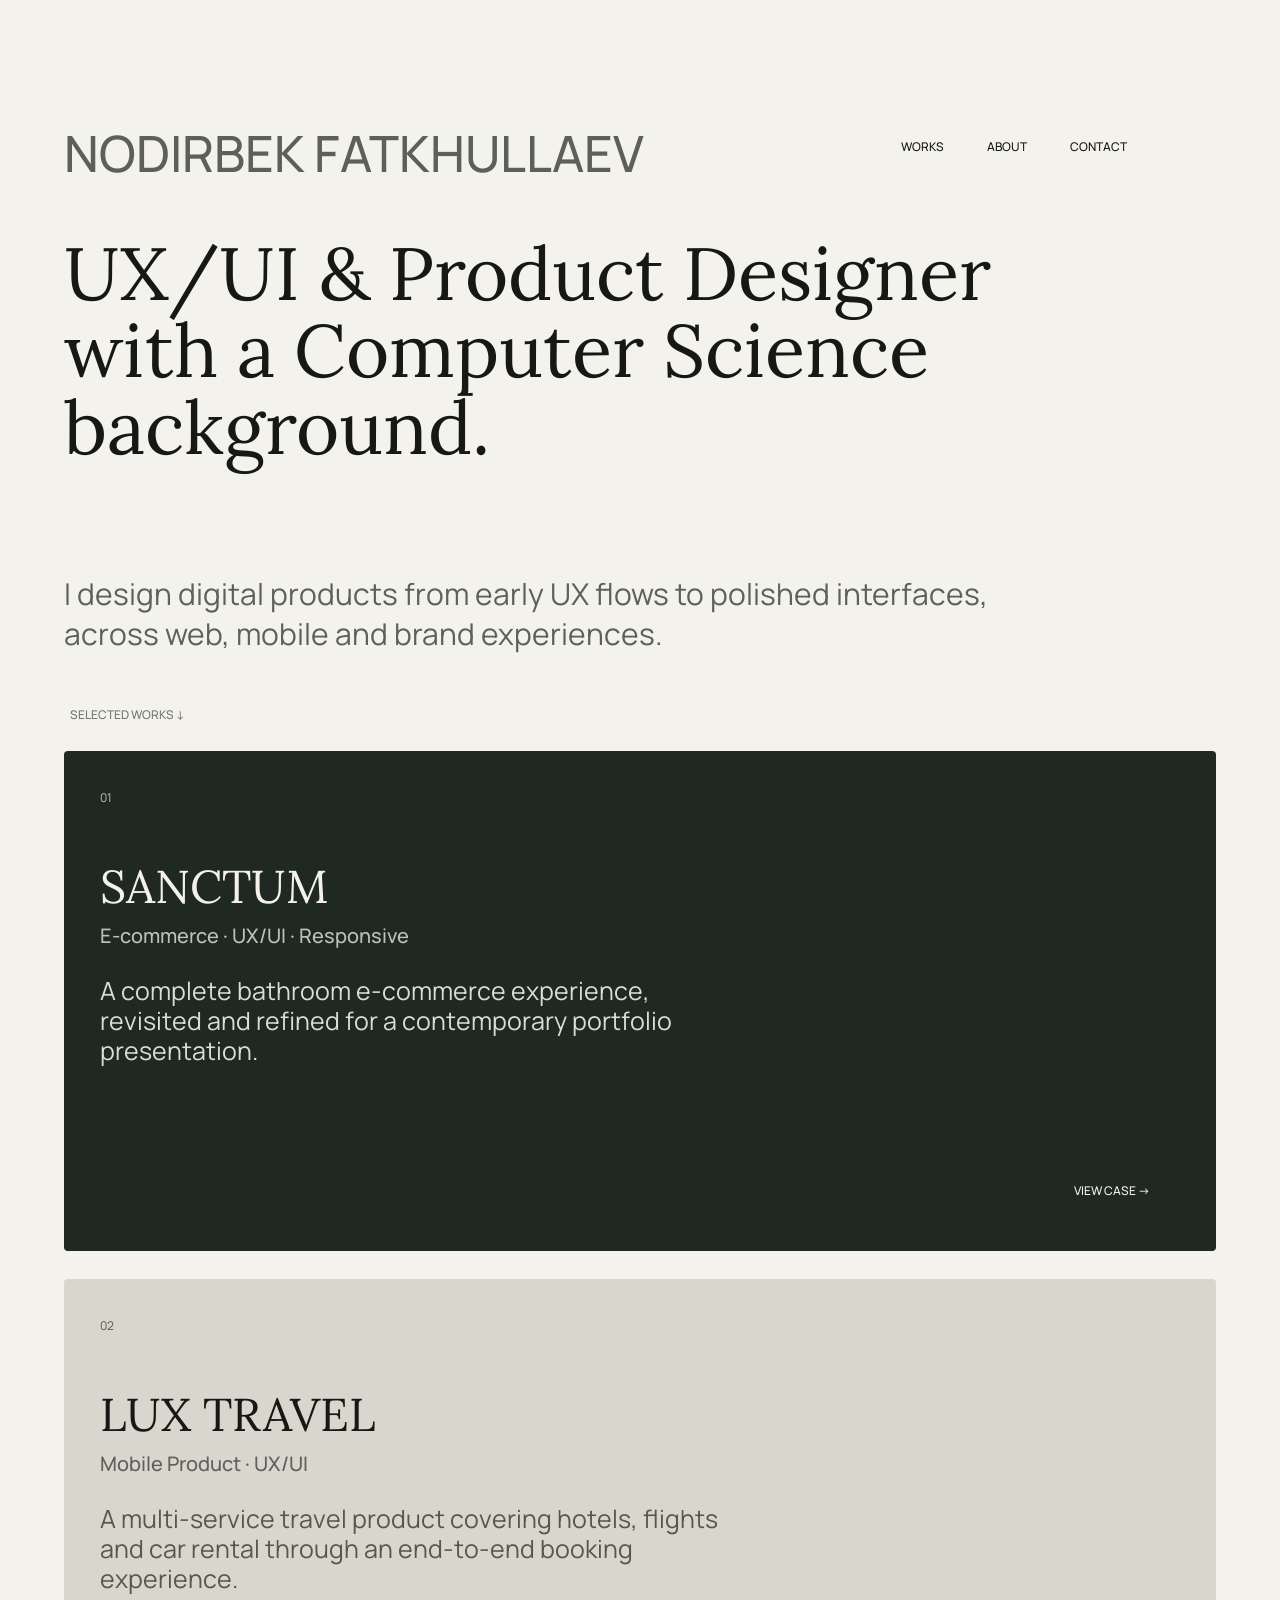
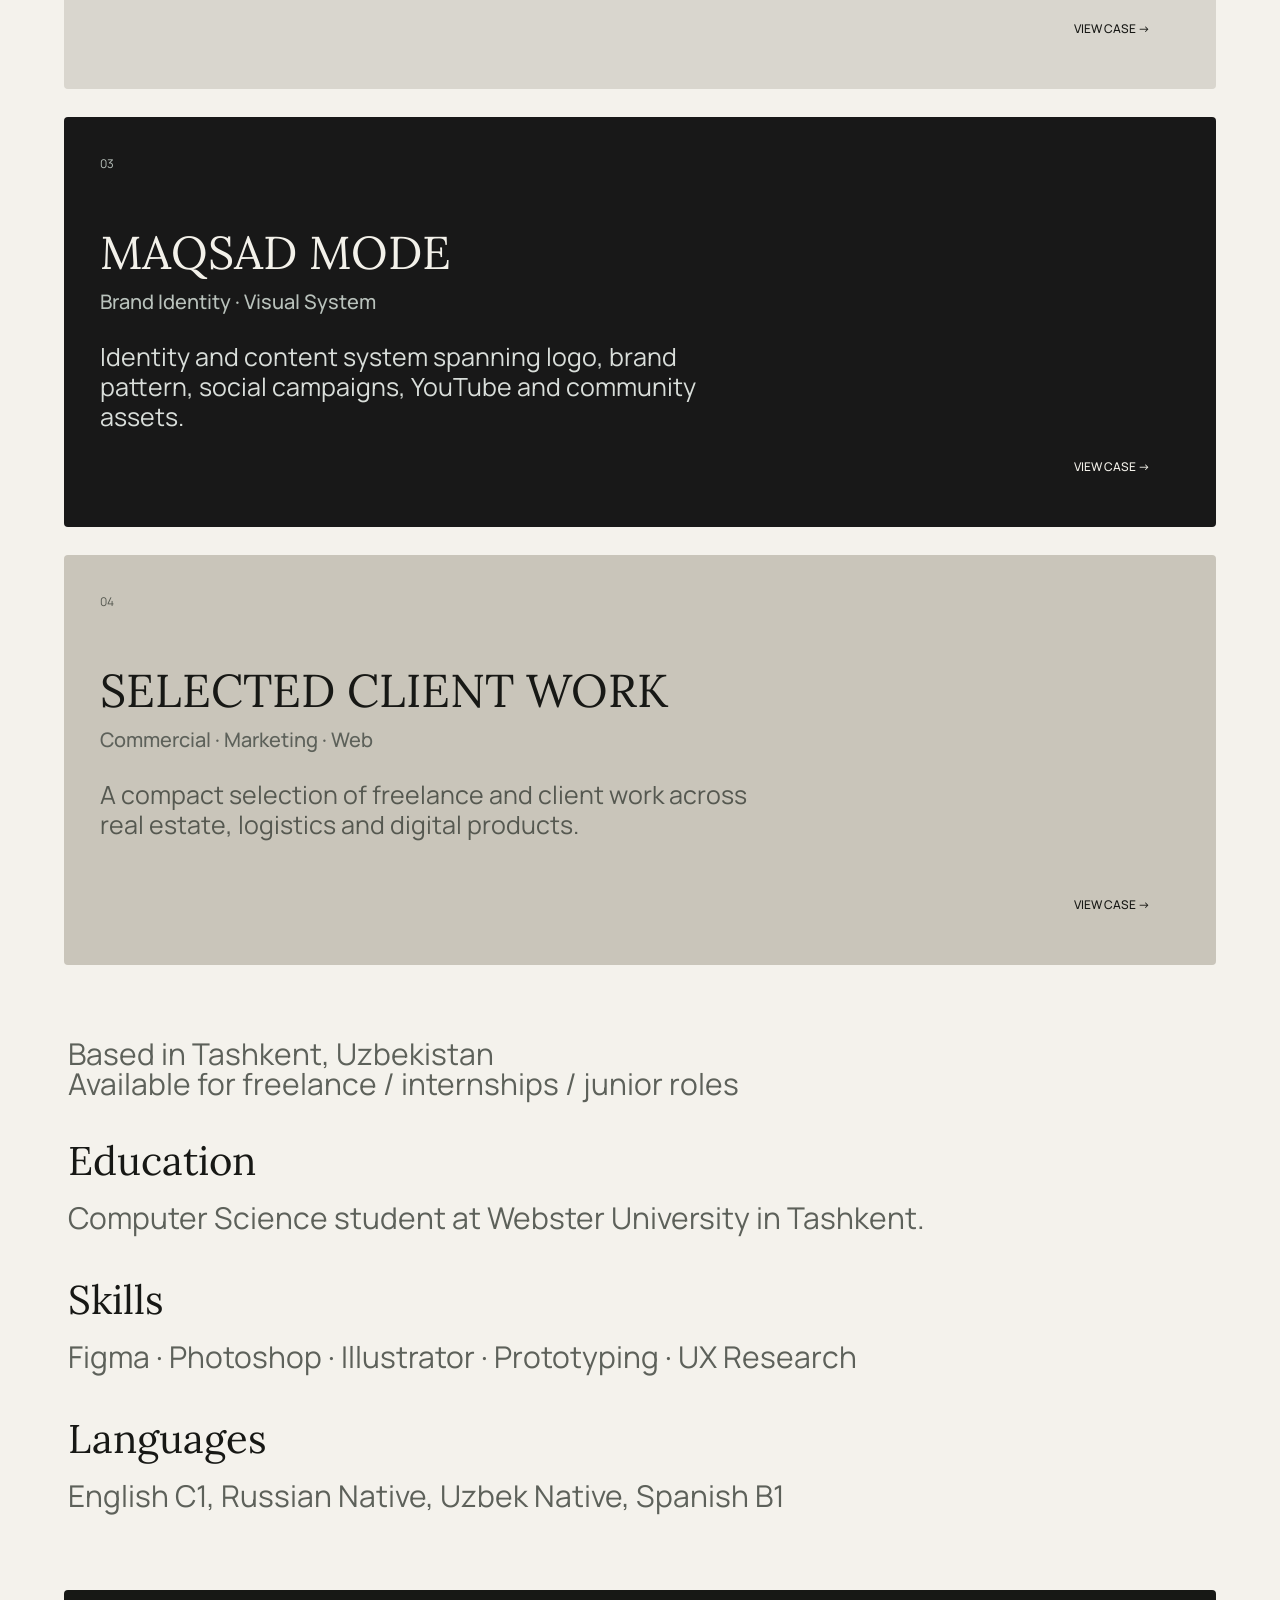
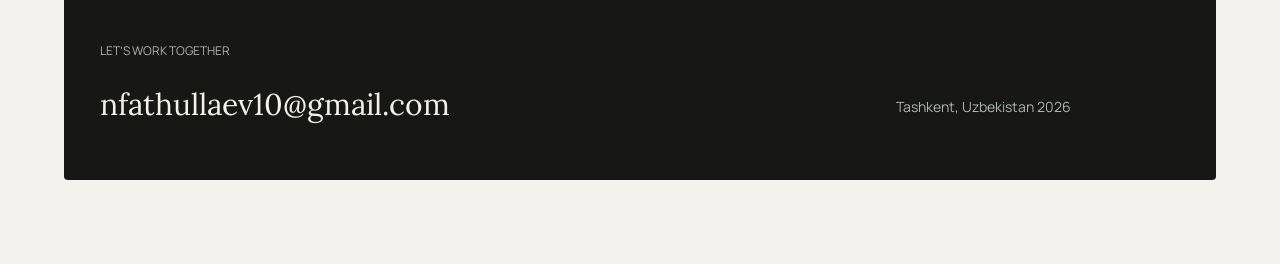
==== commit dc867255: "Sync CV overview with latest Figma" ====
--- a/index.html
+++ b/index.html
@@ -1 +1 @@
-<!doctype html><html lang="en"><head><meta charset="utf-8"><meta name="viewport" content="width=device-width,initial-scale=1"><title>Nodirbek Fatkhullaev — Portfolio</title><meta name="description" content="UX/UI & Product Designer portfolio — Nodirbek Fatkhullaev."><link rel="stylesheet" href="style.css"></head><body class="page-overview"><main class="overview-shell"><header class="overview-header"><div class="name">NODIRBEK FATKHULLAEV</div><nav><a href="#works">WORKS</a><a href="#about">ABOUT</a><a href="#contact">CONTACT</a></nav></header><section class="overview-hero"><h1>UX/UI &amp; Product Designer<br>with a Computer Science background.</h1><p>I design digital products from early UX flows to polished interfaces, across web, mobile and brand experiences.</p><span>SELECTED WORKS ↓</span></section><section id="works" class="overview-works"><a class="overview-card sanctum-card" href="sanctum.html"><small>01</small><h2>SANCTUM</h2><h3>E-commerce · UX/UI · Responsive</h3><p>A complete bathroom e-commerce experience, revisited and refined for a contemporary portfolio presentation.</p><b>VIEW CASE →</b></a><a class="overview-card lux-card" href="lux-travel.html"><small>02</small><h2>LUX TRAVEL</h2><h3>Mobile Product · UX/UI</h3><p>A multi-service travel product covering hotels, flights and car rental through an end-to-end booking experience.</p><b>VIEW CASE →</b></a><a class="overview-card maqsad-card" href="maqsad-mode.html"><small>03</small><h2>MAQSAD MODE</h2><h3>Brand Identity · Visual System</h3><p>Identity and content system spanning logo, brand pattern, social campaigns, YouTube and community assets.</p><b>VIEW CASE →</b></a><a class="overview-card client-card" href="client-work.html"><small>04</small><h2>SELECTED CLIENT WORK</h2><h3>Commercial · Marketing · Web</h3><p>A compact selection of freelance and client work across real estate, logistics and digital products.</p><b>VIEW CASE →</b></a></section><section id="about" class="overview-about"><p class="availability">Based in Tashkent, Uzbekistan<br>Available for freelance / internships / junior roles</p><div><h2>Education</h2><p>Computer Science student at Webster University in Tashkent.</p></div><div><h2>Skills</h2><p>Figma · Photoshop · Illustrator · Prototyping · UX Research</p></div><div><h2>Languages</h2><p>English C1, Russian Native, Uzbek Native, Spanish B1</p></div></section><footer id="contact" class="overview-contact"><div><small>LET’S WORK TOGETHER</small><a href="mailto:nfathullaev10@gmail.com">nfathullaev10@gmail.com</a></div><span>Tashkent, Uzbekistan 2026</span></footer></main></body></html>+<!doctype html><html lang="en"><head><meta charset="utf-8"><meta name="viewport" content="width=device-width,initial-scale=1"><title>Nodirbek Fatkhullaev — Portfolio</title><meta name="description" content="UX/UI & Product Designer portfolio — Nodirbek Fatkhullaev."><link rel="stylesheet" href="style.css"></head><body class="page-overview"><main class="overview-shell"><header class="overview-header"><div class="name">NODIRBEK FATKHULLAEV</div><nav><a href="#works">WORKS</a><a href="#about">ABOUT</a><a href="#contact">CONTACT</a></nav></header><section class="overview-hero"><h1>UX/UI &amp; Product Designer<br>with a Computer Science background.</h1><p>I design digital products from early UX flows to polished interfaces, across web, mobile and brand experiences.</p><span>SELECTED WORKS ↓</span></section><section id="works" class="overview-works"><a class="overview-card sanctum-card" href="sanctum.html"><small>01</small><h2>SANCTUM</h2><h3>E-commerce · UX/UI · Responsive</h3><p>A complete bathroom e-commerce experience, revisited and refined for a contemporary portfolio presentation.</p><b>VIEW CASE →</b></a><a class="overview-card lux-card" href="lux-travel.html"><small>02</small><h2>LUX TRAVEL</h2><h3>Mobile Product · UX/UI</h3><p>A multi-service travel product covering hotels, flights and car rental through an end-to-end booking experience.</p><b>VIEW CASE →</b></a><a class="overview-card maqsad-card" href="maqsad-mode.html"><small>03</small><h2>MAQSAD MODE</h2><h3>Brand Identity · Visual System</h3><p>Identity and content system spanning logo, brand pattern, social campaigns, YouTube and community assets.</p><b>VIEW CASE →</b></a><a class="overview-card client-card" href="client-work.html"><small>04</small><h2>SELECTED CLIENT WORK</h2><h3>Commercial · Marketing · Web</h3><p>A compact selection of freelance and client work across real estate, logistics and digital products.</p><b>VIEW CASE →</b></a></section><section id="about" class="overview-about"><p class="availability">Based in Tashkent, Uzbekistan<br>Available for freelance / internships / junior roles</p><div><h2>Education</h2><p>Computer Science student at Webster University in Tashkent.</p></div><div><h2>Skills</h2><p>Figma · Photoshop · Illustrator · Prototyping · UX Research</p></div><div><h2>Languages</h2><p>English C1, Russian Native, Uzbek Native, Spanish B1</p></div></section><footer id="contact" class="overview-contact"><div><small>LET’S WORK TOGETHER</small><a href="mailto:nfathullaev10@gmail.com">nfathullaev10@gmail.com</a></div><span>Tashkent, Uzbekistan 2026</span></footer></main><!-- synced with Figma overview 10:3 --></body></html>
--- a/style.css
+++ b/style.css
@@ -1 +1 @@
-@import url('https://fonts.googleapis.com/css2?family=DM+Sans:wght@400;500;600&family=Manrope:wght@400;500;600&display=swap');:root{--bg:#f1eee8;--ink:#171717;--muted:#706c65;--line:#cec8be;--paper:#faf8f4}*{box-sizing:border-box}html{scroll-behavior:smooth}body{margin:0;background:var(--bg);color:var(--ink);font-family:'DM Sans',Arial,sans-serif}a{color:inherit;text-decoration:none}.nav{height:72px;padding:0 4vw;display:flex;align-items:center;justify-content:space-between;border-bottom:1px solid var(--line);position:sticky;top:0;background:rgba(241,238,232,.9);backdrop-filter:blur(18px);z-index:20}.brand{font-size:11px;letter-spacing:.08em;font-weight:600}.nav nav{display:flex;gap:28px;font-size:10px;letter-spacing:.1em}.hero{min-height:88vh;padding:14vh 7vw 8vh;display:flex;flex-direction:column;justify-content:center}.eyebrow,.availability,.meta,small{font-size:11px;letter-spacing:.1em;color:var(--muted)}h1{font:500 clamp(48px,6.8vw,108px)/.98 Manrope;margin:25px 0 34px;letter-spacing:-.055em;max-width:1250px}h1 em{font-style:normal;color:#9b9489}.lead{font-size:clamp(18px,1.8vw,24px);line-height:1.5;max-width:730px;color:#4e4a44}.availability{margin-top:20px}.cta{margin-top:42px;font-size:11px;letter-spacing:.1em;border-bottom:1px solid;width:max-content;padding-bottom:5px}.work,.about{padding:8vh 4vw}.sectionhead{display:grid;grid-template-columns:70px 1fr;align-items:end;border-bottom:1px solid var(--line);padding-bottom:18px;margin-bottom:30px}.sectionhead span{font-size:12px;color:var(--muted)}h2{font:500 clamp(38px,5vw,72px)/1 Manrope;margin:0;letter-spacing:-.045em}.project{height:min(72vw,760px);min-height:520px;border-radius:26px;margin:22px 0;position:relative;overflow:hidden;display:block;background:#171717;transition:transform .35s ease}.project:hover{transform:translateY(-3px)}.project img{position:absolute;width:100%;height:100%;object-fit:cover;inset:0;transition:transform .7s ease}.project:hover img{transform:scale(1.015)}.shade{position:absolute;inset:0;background:linear-gradient(180deg,rgba(0,0,0,.2) 20%,rgba(0,0,0,.82) 100%)}.shade.light{background:linear-gradient(180deg,rgba(255,255,255,.1),rgba(238,233,224,.95) 88%)}.meta{position:absolute;left:42px;right:42px;top:38px;display:flex;justify-content:space-between;color:#eee;z-index:2}.project:not(.dark) .meta{color:#34312d}.projectcopy{position:absolute;left:42px;right:42px;bottom:42px;z-index:2;color:#fff}.project:not(.dark) .projectcopy{color:#171717}.project h3{font:500 clamp(48px,7vw,104px)/.9 Manrope;margin:0 0 22px;letter-spacing:-.055em}.project p{font-size:17px;line-height:1.5;max-width:650px;margin:0;color:#d1cec8}.project:not(.dark) p{color:#504c46}.about{padding-top:13vh}.aboutgrid{display:grid;grid-template-columns:1fr 1fr;gap:8vw}.aboutgrid h3{font:500 clamp(34px,4vw,62px)/1.08 Manrope;margin:0;letter-spacing:-.045em}.aboutgrid p{font-size:19px;line-height:1.62;color:#555049;margin:0 0 22px}.facts{display:grid;grid-template-columns:repeat(3,1fr);gap:20px;margin-top:90px;border-top:1px solid var(--line);padding-top:25px}.facts p{line-height:1.55;font-size:14px}.contact{margin-top:8vh;padding:10vh 4vw 6vh;background:#171717;color:#f3f0ea;display:flex;flex-direction:column}.contact small{color:#918d85}.contact a{font:500 clamp(32px,6vw,90px)/1 Manrope;letter-spacing:-.05em;margin:30px 0 70px;width:max-content;border-bottom:2px solid}.contact span{font-size:12px;color:#918d85}.casehero{min-height:74vh;padding:13vh 6vw 6vh;display:flex;flex-direction:column;justify-content:flex-end}.casehero h1{margin-bottom:20px}.casebody{padding:0 4vw 10vh}.caseimg{width:100%;border-radius:24px;display:block;margin:24px 0;background:#ddd}.casecopy{display:grid;grid-template-columns:1fr 1fr;gap:8vw;padding:9vh 3vw}.casecopy h2{font-size:clamp(36px,4vw,64px)}.casecopy p{font-size:18px;line-height:1.6;color:#57524c}.next{display:block;padding:8vh 5vw;background:#171717;color:#eee;font:500 clamp(32px,5vw,72px)/1 Manrope;letter-spacing:-.04em}.next small{display:block;margin-bottom:18px;color:#918d85}@media(max-width:700px){.nav{padding:0 18px}.brand{max-width:150px}.nav nav{gap:13px}.hero{padding:11vh 20px 7vh}.hero h1{font-size:48px}.work,.about{padding:55px 14px}.sectionhead{grid-template-columns:42px 1fr}.project{height:620px;min-height:0;border-radius:18px}.project img{object-position:center}.meta{left:22px;right:22px;top:22px}.projectcopy{left:22px;right:22px;bottom:25px}.project h3{font-size:48px}.project p{font-size:15px}.aboutgrid,.facts,.casecopy{grid-template-columns:1fr}.facts{margin-top:55px}.contact{padding:70px 20px 35px}.contact a{font-size:31px}.casehero{padding:12vh 20px 5vh;min-height:60vh}.casebody{padding:0 12px 60px}.caseimg{border-radius:15px}.casecopy{padding:55px 10px;gap:25px}}+@import url('https://fonts.googleapis.com/css2?family=Lora:wght@400;500&family=Manrope:wght@400;500&display=swap');*{box-sizing:border-box}html{scroll-behavior:smooth}body{margin:0}.page-overview{background:#f4f2ec;color:#171815;font-family:'Manrope',sans-serif}.overview-shell{width:min(100%,1440px);margin:0 auto;padding:0 64px 84px}.overview-header{height:210px;display:flex;align-items:flex-start;justify-content:space-between;padding-top:140px}.overview-header .name{font-size:50px;line-height:.52;color:#5c6058;font-weight:500}.overview-header nav{display:flex;gap:43px;margin-right:89px}.overview-header nav a{font-size:12px;line-height:1.2;color:#171815;text-decoration:none;font-weight:500}.overview-hero{padding-top:25px}.overview-hero h1{font-family:'Lora',serif;font-size:74px;line-height:1.04;font-weight:400;margin:0;max-width:1150px}.overview-hero p{font-size:30px;line-height:40px;color:#5d615a;max-width:963px;margin:108px 0 48px}.overview-hero span{font-size:12px;color:#747870;font-weight:500;margin-left:6px}.overview-works{display:grid;gap:28px;margin-top:27px}.overview-card{position:relative;display:block;text-decoration:none;border-radius:4px;padding:40px 36px;color:#171815;min-height:410px}.overview-card small{display:block;font-size:12px;line-height:1.2;margin-bottom:54px}.overview-card h2{font-family:'Lora',serif;font-size:46px;line-height:1.2;font-weight:400;margin:0 0 10px}.overview-card h3{font-size:20px;line-height:1.2;font-weight:500;margin:0 0 28px}.overview-card p{font-size:25px;line-height:30px;margin:0;max-width:652px;font-weight:400}.overview-card b{position:absolute;right:66px;bottom:52px;font-size:12px;line-height:1.2;font-weight:500}.sanctum-card{background:#202824;color:#f3f1ea;min-height:500px}.sanctum-card small,.sanctum-card h3{color:#b9c2bc}.sanctum-card p{color:#d9deda}.lux-card{background:#d9d6ce}.lux-card small,.lux-card p{color:#555850}.lux-card h3{color:#5d615a}.maqsad-card{background:#181818;color:#f3f1ea}.maqsad-card small,.maqsad-card h3{color:#b9c2bc}.maqsad-card p{color:#d9deda}.client-card{background:#c9c5ba}.client-card small,.client-card p{color:#555850}.client-card h3{color:#5d615a}.overview-about{padding:74px 4px 0}.overview-about .availability{font-size:30px;line-height:30px;color:#5d615a;margin:0 0 34px}.overview-about>div{margin-top:34px}.overview-about h2{font-family:'Lora',serif;font-weight:400;font-size:40px;line-height:55px;margin:0 0 10px}.overview-about p{font-size:30px;line-height:40px;color:#5d615a;margin:0}.overview-contact{height:190px;background:#171815;color:#f3f1ea;border-radius:4px;margin-top:74px;padding:54px 36px;display:flex;align-items:flex-start;justify-content:space-between}.overview-contact small{display:block;font-size:12px;line-height:1.2;color:#aeb4af;margin-bottom:28px}.overview-contact a{font-family:'Lora',serif;font-size:30px;line-height:36px;color:#f3f1ea;text-decoration:none}.overview-contact span{font-size:14px;line-height:1.2;color:#aeb4af;margin:55px 109px 0 0}@media(max-width:900px){.overview-shell{padding:0 20px 40px}.overview-header{height:130px;padding-top:48px;align-items:flex-start}.overview-header .name{font-size:22px;line-height:1.1}.overview-header nav{gap:16px;margin-right:0}.overview-header nav a{font-size:10px}.overview-hero{padding-top:18px}.overview-hero h1{font-size:44px;line-height:1.02}.overview-hero p{font-size:18px;line-height:26px;margin:38px 0 28px}.overview-works{gap:14px}.overview-card,.sanctum-card{min-height:310px;padding:26px 22px}.overview-card small{margin-bottom:38px}.overview-card h2{font-size:34px}.overview-card h3{font-size:15px}.overview-card p{font-size:17px;line-height:23px;max-width:80%}.overview-card b{right:22px;bottom:24px;font-size:10px}.overview-about{padding-top:42px}.overview-about .availability,.overview-about p{font-size:18px;line-height:26px}.overview-about h2{font-size:30px;line-height:38px}.overview-contact{height:auto;min-height:160px;padding:32px 22px;flex-direction:column;gap:24px}.overview-contact a{font-size:24px}.overview-contact span{margin:0}}
